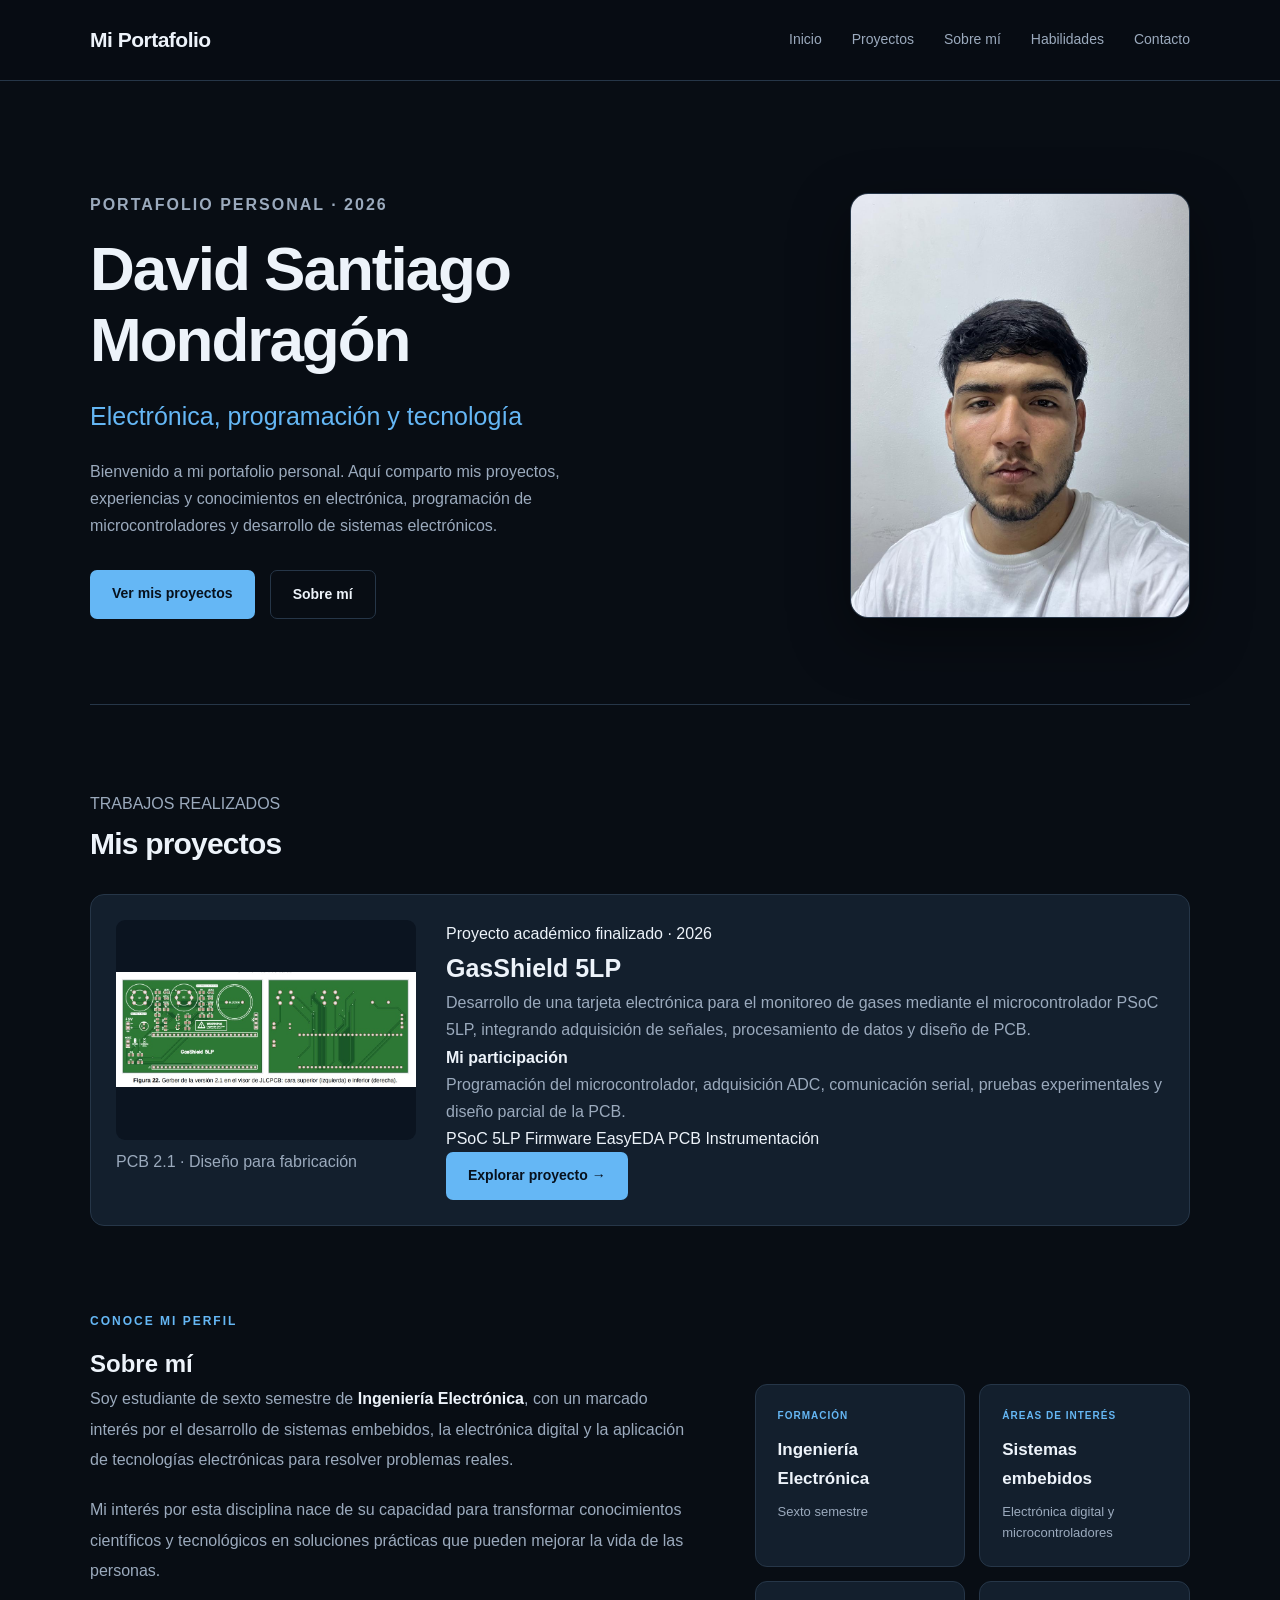
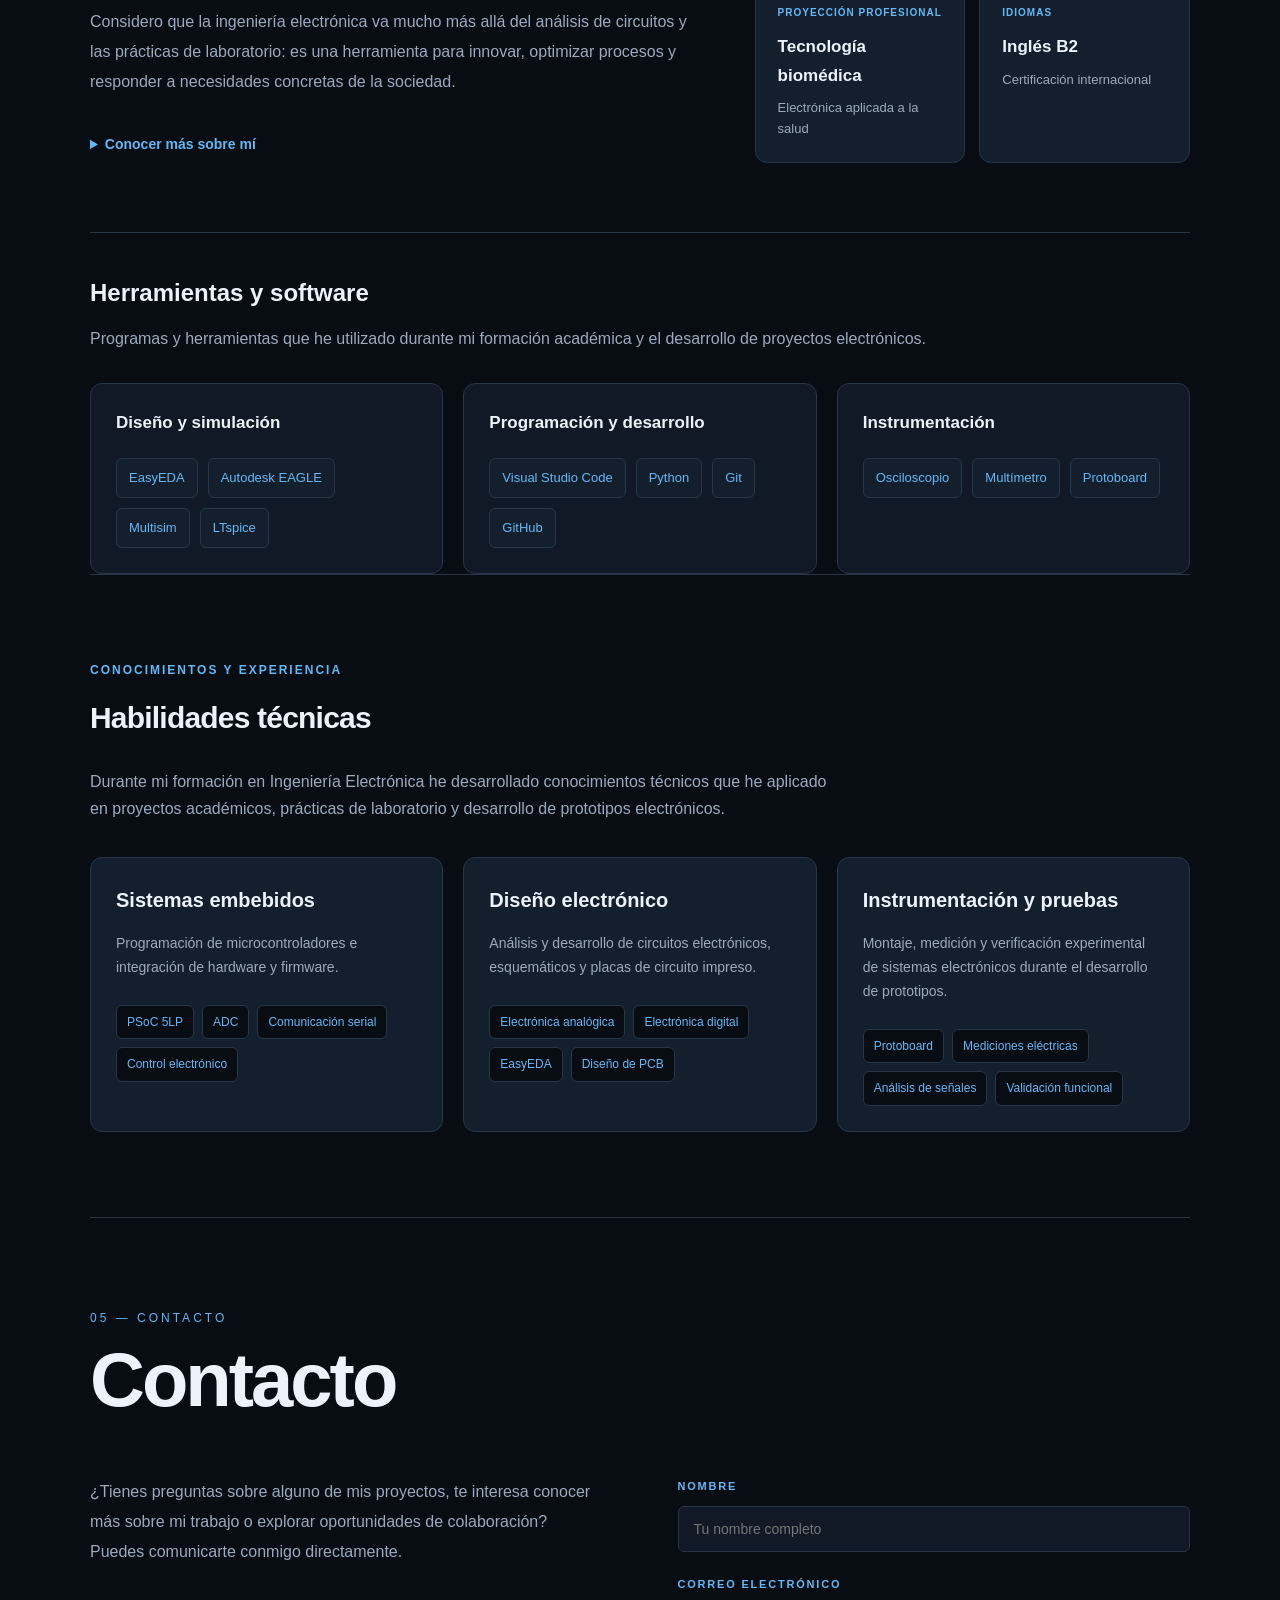
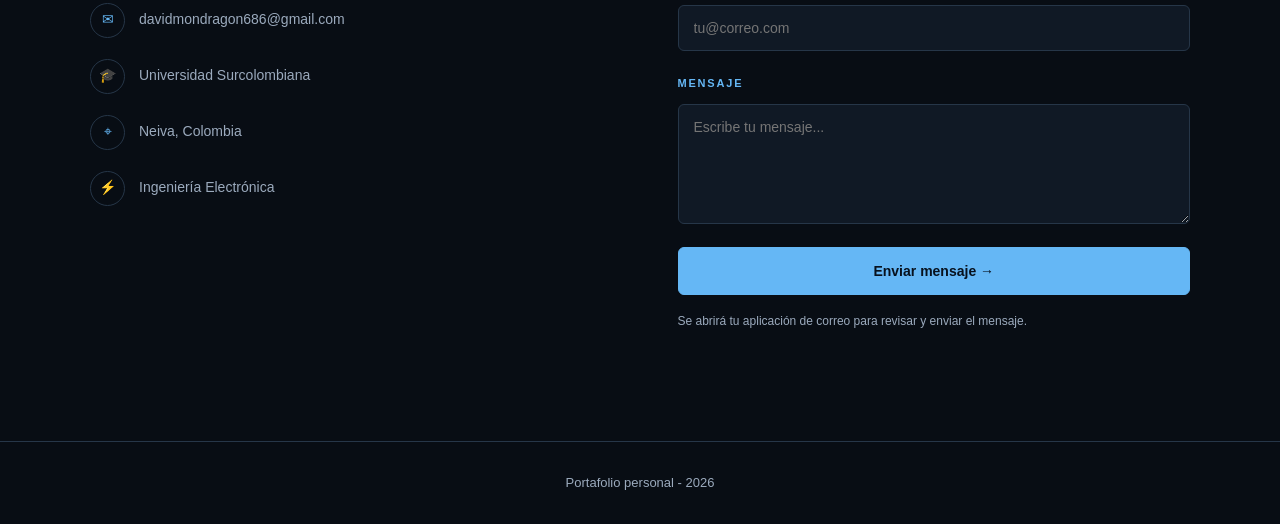
==== index.html @ 0771354f "Primera versión de mi portafolio" ====
<!DOCTYPE html>
<html lang="es">

<head>
    <meta charset="UTF-8">
    <meta name="viewport" content="width=device-width, initial-scale=1.0">
    <title>David Santiago Mondragón | Portafolio</title>
    <link rel="stylesheet" href="css/style.css">
</head>

<body>

    <!-- Menú de navegación -->
    <header>
        <nav>
            <h2>Mi Portafolio</h2>

            <a href="#inicio">Inicio</a>
            <a href="#proyectos">Proyectos</a>
            <a href="#sobre-mi">Sobre mí</a>
            <a href="#habilidades">Habilidades</a>
            <a href="#contacto">Contacto</a>
        </nav>
    </header>

    <main>

        <!-- Presentación principal -->


<section id="inicio">

    <!-- Presentación personal -->
    <div class="hero-content">

        <p class="hero-label">
            PORTAFOLIO PERSONAL · 2026
        </p>

        <h1>David Santiago<br>Mondragón</h1>

        <h2>Electrónica, programación y tecnología</h2>

        <p>
            Bienvenido a mi portafolio personal.
            Aquí comparto mis proyectos, experiencias
            y conocimientos en electrónica,
            programación de microcontroladores
            y desarrollo de sistemas electrónicos.
        </p>

        <div class="hero-buttons">

            <a href="#proyectos" class="btn btn-principal">
                Ver mis proyectos
            </a>

            <a href="#sobre-mi" class="btn btn-secundario">
                Sobre mí
            </a>

        </div>

    </div>

    <!-- Fotografía de perfil -->
    <div class="hero-photo">

        <img
            src="imagenes/perfil.jpg"
            alt="Fotografía de David Santiago Mondragón"
        >

    </div>

</section>


<!-- PROYECTOS -->
<section id="proyectos">

    <p class="section-eyebrow">TRABAJOS REALIZADOS</p>
    <h2>Mis proyectos</h2>

    <article class="project-feature">

        <div class="project-feature__visual">
            <img
                src="imagenes/gasshield/pcb-final.jpg"
                alt="Diseño de PCB del proyecto GasShield 5LP"
            >

            <p class="project-feature__caption">
                PCB 2.1 · Diseño para fabricación
            </p>
        </div>

        <div class="project-feature__content">

            <span class="project-feature__status">
                Proyecto académico finalizado · 2026
            </span>

            <h3>GasShield 5LP</h3>

            <p>
                Desarrollo de una tarjeta electrónica
                para el monitoreo de gases mediante
                el microcontrolador PSoC 5LP,
                integrando adquisición de señales,
                procesamiento de datos y diseño de PCB.
            </p>

            <div class="project-feature__role">
                <strong>Mi participación</strong>

                <p>
                    Programación del microcontrolador,
                    adquisición ADC, comunicación serial,
                    pruebas experimentales y
                    diseño parcial de la PCB.
                </p>
            </div>

            <div class="project-feature__tags">
                <span>PSoC 5LP</span>
                <span>Firmware</span>
                <span>EasyEDA</span>
                <span>PCB</span>
                <span>Instrumentación</span>
            </div>

            <a href="proyectos/gasshield.html"
               class="btn btn-principal">
                Explorar proyecto →
            </a>

        </div>

    </article>

</section>









    <p class="about-label">CONOCE MI PERFIL</p>
    <h2>Sobre mí</h2>

    <div class="about-layout">

        <div class="about-texto">

            <p>
                Soy estudiante de sexto semestre de
                <strong>Ingeniería Electrónica</strong>,
                con un marcado interés por el desarrollo
                de sistemas embebidos, la electrónica digital
                y la aplicación de tecnologías electrónicas
                para resolver problemas reales.
            </p>

            <p>
                Mi interés por esta disciplina nace de su
                capacidad para transformar conocimientos
                científicos y tecnológicos en soluciones
                prácticas que pueden mejorar la vida de
                las personas.
            </p>

            <p>
                Considero que la ingeniería electrónica
                va mucho más allá del análisis de circuitos
                y las prácticas de laboratorio: es una
                herramienta para innovar, optimizar procesos
                y responder a necesidades concretas
                de la sociedad.
            </p>

            <details class="about-more">
                <summary>Conocer más sobre mí</summary>

                <p>
                    A lo largo de mi formación académica,
                    he adquirido conocimientos en análisis
                    y diseño de circuitos electrónicos,
                    programación de microcontroladores,
                    adquisición de señales y desarrollo
                    de sistemas digitales. Asimismo, he
                    participado en proyectos que integran
                    hardware y software, fortaleciendo mi
                    experiencia en diseño de PCB, pruebas
                    experimentales y validación de prototipos.
                </p>

                <p>
                    Actualmente, uno de mis principales
                    intereses es profundizar en los
                    sistemas embebidos, especialmente
                    en la integración de componentes
                    electrónicos, sensores y microcontroladores
                    para desarrollar soluciones inteligentes
                    y funcionales.
                </p>

                <p>
                    A futuro, aspiro a orientar parte de
                    mi desarrollo profesional hacia la
                    ingeniería biomédica y las tecnologías
                    aplicadas a la salud, explorando cómo
                    la electrónica puede contribuir al
                    desarrollo de dispositivos médicos,
                    sistemas de monitoreo y herramientas
                    tecnológicas que favorezcan el
                    bienestar de las personas.
                </p>

                <p>
                    Adicionalmente, cuento con un nivel
                    B2 de inglés, respaldado por una
                    certificación internacional, lo que
                    complementa mi formación académica
                    y facilita mi acceso a documentación
                    técnica y recursos especializados.
                </p>

                <p>
                    Mi objetivo es continuar fortaleciendo
                    mis conocimientos, participar en proyectos
                    de innovación tecnológica y desarrollar
                    soluciones que generen un impacto positivo
                    más allá del entorno académico.
                </p>
            </details>

        </div>

        <div class="about-cards">

            <div class="about-card">
                <span>FORMACIÓN</span>
                <h3>Ingeniería Electrónica</h3>
                <p>Sexto semestre</p>
            </div>

            <div class="about-card">
                <span>ÁREAS DE INTERÉS</span>
                <h3>Sistemas embebidos</h3>
                <p>Electrónica digital y microcontroladores</p>
            </div>

            <div class="about-card">
                <span>PROYECCIÓN PROFESIONAL</span>
                <h3>Tecnología biomédica</h3>
                <p>Electrónica aplicada a la salud</p>
            </div>

            <div class="about-card">
                <span>IDIOMAS</span>
                <h3>Inglés B2</h3>
                <p>Certificación internacional</p>
            </div>

        </div>

    </div>

</section>

<!-- HERRAMIENTAS Y SOFTWARE -->
<div class="herramientas">

    <h3>Herramientas y software</h3>

    <p>
        Programas y herramientas que he utilizado
        durante mi formación académica y
        el desarrollo de proyectos electrónicos.
    </p>

    <div class="herramientas-grid">

        <div class="herramienta-grupo">
            <h4>Diseño y simulación</h4>

            <div class="herramienta-tags">
                <span>EasyEDA</span>
                <span>Autodesk EAGLE</span>
                <span>Multisim</span>
                <span>LTspice</span>
            </div>
        </div>

        <div class="herramienta-grupo">
            <h4>Programación y desarrollo</h4>

            <div class="herramienta-tags">
                <span>Visual Studio Code</span>
                <span>Python</span>
                <span>Git</span>
                <span>GitHub</span>
            </div>
        </div>

        <div class="herramienta-grupo">
            <h4>Instrumentación</h4>

            <div class="herramienta-tags">
                <span>Osciloscopio</span>
                <span>Multímetro</span>
                <span>Protoboard</span>
            </div>
        </div>

    </div>

</div>

        </section>

        <!-- Contacto --> 
<!-- HABILIDADES TÉCNICAS -->
<section id="habilidades">

    <p class="skills-label">CONOCIMIENTOS Y EXPERIENCIA</p>

    <h2>Habilidades técnicas</h2>

    <p class="skills-intro">
        Durante mi formación en Ingeniería Electrónica
        he desarrollado conocimientos técnicos que
        he aplicado en proyectos académicos,
        prácticas de laboratorio y desarrollo
        de prototipos electrónicos.
    </p>

    <div class="skills-grid">

        <!-- SISTEMAS EMBEBIDOS -->
        <article class="skill-card">

            <h3>Sistemas embebidos</h3>

            <p>
                Programación de microcontroladores
                e integración de hardware y firmware.
            </p>

            <div class="skill-tags">
                <span>PSoC 5LP</span>
                <span>ADC</span>
                <span>Comunicación serial</span>
                <span>Control electrónico</span>
            </div>

        </article>

        <!-- DISEÑO ELECTRÓNICO -->
        <article class="skill-card">

            <h3>Diseño electrónico</h3>

            <p>
                Análisis y desarrollo de circuitos
                electrónicos, esquemáticos y
                placas de circuito impreso.
            </p>

            <div class="skill-tags">
                <span>Electrónica analógica</span>
                <span>Electrónica digital</span>
                <span>EasyEDA</span>
                <span>Diseño de PCB</span>
            </div>

        </article>

        <!-- INSTRUMENTACIÓN -->
        <article class="skill-card">

            <h3>Instrumentación y pruebas</h3>

            <p>
                Montaje, medición y verificación
                experimental de sistemas electrónicos
                durante el desarrollo de prototipos.
            </p>

            <div class="skill-tags">
                <span>Protoboard</span>
                <span>Mediciones eléctricas</span>
                <span>Análisis de señales</span>
                <span>Validación funcional</span>
            </div>

        </article>

    </div>

</section>
<!-- CONTACTO -->
<section id="contacto">

    <p class="contacto-etiqueta">
        05 — CONTACTO
    </p>

    <h2>Contacto</h2>

    <div class="contacto-layout">

        <!-- INFORMACIÓN -->
        <div class="contacto-info">

            <p class="contacto-intro">
                ¿Tienes preguntas sobre alguno de
                mis proyectos, te interesa conocer
                más sobre mi trabajo o explorar
                oportunidades de colaboración?

                Puedes comunicarte conmigo
                directamente.
            </p>

            <div class="contacto-dato">
                <span class="contacto-icono">✉</span>
                <a href="mailto:davidmondragon686@gmail.com">
                    davidmondragon686@gmail.com
                </a>
            </div>

            <div class="contacto-dato">
                <span class="contacto-icono">🎓</span>
                <span>
                    Universidad Surcolombiana
                </span>
            </div>

            <div class="contacto-dato">
                <span class="contacto-icono">⌖</span>
                <span>
                    Neiva, Colombia
                </span>
            </div>

            <div class="contacto-dato">
                <span class="contacto-icono">⚡</span>
                <span>
                    Ingeniería Electrónica
                </span>
            </div>

        </div>

        <!-- FORMULARIO -->
        <form class="contacto-formulario"
              id="form-contacto">

            <label for="nombre-contacto">
                NOMBRE
            </label>

            <input
                type="text"
                id="nombre-contacto"
                name="nombre"
                placeholder="Tu nombre completo"
                autocomplete="name"
                required
            >

            <label for="correo-contacto">
                CORREO ELECTRÓNICO
            </label>

            <input
                type="email"
                id="correo-contacto"
                name="correo"
                placeholder="tu@correo.com"
                autocomplete="email"
                required
            >

            <label for="mensaje-contacto">
                MENSAJE
            </label>

            <textarea
                id="mensaje-contacto"
                name="mensaje"
                rows="5"
                placeholder="Escribe tu mensaje..."
                required
            ></textarea>

            <button type="submit">
                Enviar mensaje →
            </button>

            <p class="contacto-nota">
                Se abrirá tu aplicación de correo
                para revisar y enviar el mensaje.
            </p>

        </form>

    </div>

</section>

    </main>

    <footer>
        <p>Portafolio personal - 2026</p>
    </footer>


<script>
    const formulario = document.getElementById("form-contacto");

    formulario.addEventListener("submit", function(event) {
        event.preventDefault();

        // Reemplazar por tu correo real
        const destino = "davidmondragon686@gmail.com";

        const nombre = document.getElementById("nombre-contacto").value;
        const correo = document.getElementById("correo-contacto").value;
        const mensaje = document.getElementById("mensaje-contacto").value;

        const asunto = encodeURIComponent(
            "Mensaje desde mi portafolio - " + nombre
        );

        const contenido = encodeURIComponent(
            "Nombre: " + nombre + "\n" +
            "Correo: " + correo + "\n\n" +
            "Mensaje:\n" + mensaje
        );

        window.location.href =
            "mailto:" + destino +
            "?subject=" + asunto +
            "&body=" + contenido;
    });
</script>





</body>
</html>
---- css/style.css ----
/* ========================================
   PORTAFOLIO PERSONAL
   David Santiago Mondragón
======================================== */

/* Colores y configuración general */

:root {
    --fondo: #080d14;
    --fondo-secundario: #101925;
    --tarjeta: #131f2d;
    --texto: #edf3fa;
    --texto-secundario: #9baabd;
    --azul: #65b7f5;
    --borde: #263648;
}

* {
    margin: 0;
    padding: 0;
    box-sizing: border-box;
}

html {
    scroll-behavior: smooth;
}

body {
    background-color: var(--fondo);
    color: var(--texto);
    font-family: "Segoe UI", Arial, sans-serif;
    line-height: 1.7;
}

a {
    color: inherit;
    text-decoration: none;
}

img {
    max-width: 100%;
}

/* ========================================
   MENÚ DE NAVEGACIÓN
======================================== */

header {
    background: rgba(8, 13, 20, 0.96);
    border-bottom: 1px solid var(--borde);
    position: sticky;
    top: 0;
    z-index: 100;
}

nav {
    max-width: 1150px;
    margin: auto;
    padding: 22px 25px;

    display: flex;
    align-items: center;
    gap: 30px;
}

nav h2 {
    margin-right: auto;
    color: var(--texto);
    font-size: 21px;
    letter-spacing: -0.5px;
}

nav a {
    font-size: 14px;
    font-weight: 500;
    color: var(--texto-secundario);
    transition: color 0.3s;
}

nav a:hover {
    color: var(--azul);
}

/* ========================================
   CONTENIDO GENERAL
======================================== */

main {
    max-width: 1150px;
    margin: auto;
    padding: 0 25px;
}

section {
    padding: 85px 0;
    scroll-margin-top: 75px;
}

section > h2 {
    font-size: 30px;
    margin-bottom: 25px;
    letter-spacing: -0.8px;
}

section > p {
    color: var(--texto-secundario);
    max-width: 800px;
}

/* ========================================
   PORTADA PRINCIPAL
======================================== */

#inicio {
    min-height: 570px;

    display: grid;
    grid-template-columns: 1.4fr 1fr;
    align-items: center;
    gap: 70px;

    position: relative;
}

/* Texto de presentación */

.hero-content {
    position: relative;
    z-index: 1;
}

.hero-label {
    color: var(--azul);
    font-size: 13px;
    font-weight: 600;
    letter-spacing: 2px;
    text-transform: uppercase;
    margin-bottom: 15px;
}

#inicio h1 {
    font-size: clamp(38px, 5vw, 62px);
    font-weight: 750;
    line-height: 1.15;
    letter-spacing: -2px;
    margin-bottom: 20px;
}

#inicio h2 {
    color: var(--azul);
    font-size: clamp(19px, 2.5vw, 25px);
    font-weight: 500;
    margin-bottom: 20px;
}

#inicio p {
    color: var(--texto-secundario);
    font-size: 16px;
    max-width: 560px;
}

/* Botones */

.hero-buttons {
    display: flex;
    gap: 15px;
    margin-top: 30px;
    flex-wrap: wrap;
}

.btn {
    display: inline-block;
    padding: 12px 22px;
    border-radius: 7px;
    font-size: 14px;
    font-weight: 600;
    transition: all 0.25s;
}

.btn-principal {
    background: var(--azul);
    color: #07111d;
}

.btn-principal:hover {
    background: #91cfff;
    transform: translateY(-2px);
}

.btn-secundario {
    border: 1px solid var(--borde);
    color: var(--texto);
}

.btn-secundario:hover {
    border-color: var(--azul);
    color: var(--azul);
}

/* Fotografía personal */

.hero-photo {
    width: 100%;
    max-width: 340px;
    justify-self: center;
    position: relative;
}

.hero-photo img {
    display: block;
    width: 100%;
    aspect-ratio: 4 / 5;
    object-fit: cover;

    border-radius: 18px;
    border: 1px solid var(--borde);

    box-shadow: 0 20px 60px rgba(0, 0, 0, 0.4);
}

/* Detalle detrás de la fotografía */

.hero-photo::before {
    content: "";
    position: absolute;
    width: 85%;
    height: 85%;
    top: 28px;
    left: 28px;
    border: 2px solid var(--azul);
    border-radius: 18px;
    opacity: 0.35;
    z-index: -1;
}

/* ========================================
   PROYECTOS
======================================== */

#proyectos {
    border-top: 1px solid var(--borde);
}

#proyectos article {
    background: var(--tarjeta);
    border: 1px solid var(--borde);
    border-radius: 14px;
    padding: 25px;

    display: grid;
    grid-template-columns: 300px 1fr;
    gap: 12px 30px;

    transition: transform 0.3s, border-color 0.3s;
}

#proyectos article:hover {
    transform: translateY(-4px);
    border-color: var(--azul);
}

#proyectos article img {
    width: 100%;
    height: 220px;
    object-fit: contain;
    background: #0b1420;
    border-radius: 9px;
    grid-row: span 2;
}

#proyectos article h3 {
    font-size: 25px;
    align-self: end;
}

#proyectos article p {
    color: var(--texto-secundario);
    align-self: start;
}

/* ========================================
   SOBRE MÍ
======================================== */

#sobre-mi {
    border-top: 1px solid var(--borde);
}

#sobre-mi p {
    font-size: 16px;
}

/* ========================================
   CONTACTO
======================================== */

#contacto {
    border-top: 1px solid var(--borde);
}

/* ========================================
   PIE DE PÁGINA
======================================== */

footer {
    padding: 30px 25px;
    border-top: 1px solid var(--borde);
    text-align: center;
    color: var(--texto-secundario);
    font-size: 13px;
}

/* ========================================
   DISEÑO PARA CELULARES
======================================== */

@media (max-width: 768px) {

    nav {
        flex-wrap: wrap;
        gap: 15px;
        padding: 18px;
    }

    nav h2 {
        width: 100%;
    }

    nav a {
        font-size: 13px;
    }

    main {
        padding: 0 20px;
    }

    section {
        padding: 60px 0;
    }

    #inicio {
        grid-template-columns: 1fr;
        gap: 40px;
        min-height: auto;
    }

    #inicio h1 {
        letter-spacing: -1px;
    }

    .hero-photo {
        max-width: 260px;
    }

    #proyectos article {
        grid-template-columns: 1fr;
    }

    #proyectos article img {
        grid-row: auto;
        height: auto;
        max-height: 250px;
    }

    #proyectos article h3 {
        font-size: 22px;
    }
}

/* AJUSTES DE LA PORTADA EN COMPUTADOR */

@media (min-width: 769px) {

    #inicio {
        width: 100%;
        grid-template-columns: minmax(0, 1.4fr) minmax(280px, 1fr);
        gap: 60px;
        padding-top: 110px;
    }

    .hero-content {
        width: 100%;
        min-width: 0;
    }

    .hero-photo {
        width: 100%;
        max-width: 340px;
        justify-self: end;
    }

    .hero-photo img {
        width: 100%;
    }

}


/* =====================================
   SECCIÓN SOBRE MÍ
===================================== */

.about-label {
    color: var(--azul) !important;
    font-size: 12px !important;
    font-weight: 600;
    letter-spacing: 2px;
    margin-bottom: 12px;
}

.about-layout {
    display: grid;
    grid-template-columns: minmax(0, 1.4fr) minmax(0, 1fr);
    gap: 55px;
    align-items: start;
}

.about-texto p {
    color: var(--texto-secundario);
    margin-bottom: 20px;
    line-height: 1.9;
    text-align: left;
}

.about-texto strong {
    color: var(--texto);
}

/* Información desplegable */

.about-more {
    margin-top: 25px;
}

.about-more summary {
    color: var(--azul);
    cursor: pointer;
    font-weight: 600;
    font-size: 14px;
    padding: 10px 0;
}

.about-more[open] summary {
    margin-bottom: 20px;
}

/* Tarjetas de información */

.about-cards {
    display: grid;
    grid-template-columns: 1fr 1fr;
    gap: 14px;
}

.about-card {
    background: var(--tarjeta);
    border: 1px solid var(--borde);
    border-radius: 12px;
    padding: 22px;
    transition: border-color 0.3s, transform 0.3s;
}

.about-card:hover {
    border-color: var(--azul);
    transform: translateY(-3px);
}

.about-card span {
    display: block;
    font-size: 10px;
    color: var(--azul);
    font-weight: 700;
    letter-spacing: 1px;
    margin-bottom: 12px;
}

.about-card h3 {
    font-size: 17px;
    margin-bottom: 8px;
}

.about-card p {
    font-size: 13px !important;
    color: var(--texto-secundario);
    line-height: 1.6;
}

/* Adaptación a celulares */

@media (max-width: 900px) {

    .about-layout {
        grid-template-columns: 1fr;
        gap: 30px;
    }

}

@media (max-width: 480px) {

    .about-cards {
        grid-template-columns: 1fr;
    }

}
/* Evitar que el menú tape las secciones */

html {
    scroll-padding-top: 110px;
}

section {
    scroll-margin-top: 110px;
}


/* =====================================
   HABILIDADES TÉCNICAS
===================================== */

#habilidades {
    border-top: 1px solid var(--borde);
}

.skills-label {
    color: var(--azul) !important;
    font-size: 12px !important;
    font-weight: 600;
    letter-spacing: 2px;
    margin-bottom: 12px;
}

.skills-intro {
    color: var(--texto-secundario);
    max-width: 750px;
    margin-bottom: 35px;
}

.skills-grid {
    display: grid;
    grid-template-columns: repeat(3, minmax(0, 1fr));
    gap: 20px;
}

.skill-card {
    background: var(--tarjeta);
    border: 1px solid var(--borde);
    border-radius: 12px;
    padding: 25px;
    transition: transform 0.3s, border-color 0.3s;
}

.skill-card:hover {
    transform: translateY(-4px);
    border-color: var(--azul);
}

.skill-card h3 {
    font-size: 20px;
    margin-bottom: 15px;
    color: var(--texto);
}

.skill-card p {
    color: var(--texto-secundario);
    font-size: 14px;
    margin-bottom: 25px;
    line-height: 1.7;
}

/* Etiquetas de tecnologías */

.skill-tags {
    display: flex;
    flex-wrap: wrap;
    gap: 8px;
}

.skill-tags span {
    background: var(--fondo);
    color: var(--azul);
    border: 1px solid var(--borde);
    border-radius: 6px;
    padding: 6px 10px;
    font-size: 12px;
}

/* Adaptación a pantallas pequeñas */

@media (max-width: 900px) {
    .skills-grid {
        grid-template-columns: 1fr;
    }
}



/* HERRAMIENTAS Y SOFTWARE */

.herramientas {
    margin-top: 65px;
    padding-top: 40px;
    border-top: 1px solid var(--borde);
}

.herramientas h3 {
    font-size: 24px;
    margin-bottom: 12px;
}

.herramientas > p {
    color: var(--texto-secundario);
    margin-bottom: 30px;
}

.herramientas-grid {
    display: grid;
    grid-template-columns: repeat(3, minmax(0, 1fr));
    gap: 20px;
}

.herramienta-grupo {
    background: var(--fondo-secundario);
    border: 1px solid var(--borde);
    border-radius: 12px;
    padding: 25px;
}

.herramienta-grupo h4 {
    color: var(--texto);
    font-size: 17px;
    margin-bottom: 20px;
}

.herramienta-tags {
    display: flex;
    flex-wrap: wrap;
    gap: 10px;
}

.herramienta-tags span {
    background: var(--tarjeta);
    border: 1px solid var(--borde);
    color: var(--azul);
    padding: 8px 12px;
    border-radius: 6px;
    font-size: 13px;
}

@media (max-width: 900px) {
    .herramientas-grid {
        grid-template-columns: 1fr;
    }
}

/* ==================================
   CONTACTO
================================== */

#contacto {
    padding: 90px 0 110px;
    border-top: 1px solid var(--borde);
}

.contacto-etiqueta {
    font-size: 12px;
    letter-spacing: 3px;
    color: var(--azul) !important;
    margin-bottom: 10px;
}

#contacto > h2 {
    font-size: clamp(48px, 6vw, 76px);
    line-height: 1.1;
    letter-spacing: -3px;
    margin-bottom: 55px;
}

.contacto-layout {
    display: grid;
    grid-template-columns: minmax(0, 1fr) minmax(0, 1fr);
    gap: 75px;
    align-items: start;
}

/* Información de contacto */

.contacto-intro {
    color: var(--texto-secundario);
    font-size: 16px;
    line-height: 1.9;
    margin-bottom: 35px;
}

.contacto-dato {
    display: flex;
    align-items: center;
    gap: 14px;
    margin-bottom: 21px;
    color: var(--texto-secundario);
    font-size: 14px;
}

.contacto-dato a {
    overflow-wrap: anywhere;
}

.contacto-dato a:hover {
    color: var(--azul);
}

.contacto-icono {
    width: 35px;
    height: 35px;
    flex-shrink: 0;
    border: 1px solid var(--borde);
    border-radius: 50%;
    display: flex;
    justify-content: center;
    align-items: center;
    color: var(--azul);
}

/* Formulario */

.contacto-formulario {
    display: flex;
    flex-direction: column;
    gap: 11px;
}

.contacto-formulario label {
    color: var(--azul);
    font-size: 11px;
    letter-spacing: 1.8px;
    font-weight: 600;
}

.contacto-formulario input,
.contacto-formulario textarea {
    width: 100%;
    padding: 14px 15px;
    border-radius: 6px;
    border: 1px solid var(--borde);
    background: var(--fondo-secundario);
    color: var(--texto);
    font-family: inherit;
    font-size: 14px;
    outline: none;
    margin-bottom: 12px;
}

.contacto-formulario textarea {
    resize: vertical;
    min-height: 120px;
}

.contacto-formulario input:focus,
.contacto-formulario textarea:focus {
    border-color: var(--azul);
}

.contacto-formulario button {
    background: var(--azul);
    border: 1px solid var(--azul);
    color: #07111d;
    border-radius: 6px;
    padding: 15px;
    font-size: 14px;
    font-weight: 600;
    cursor: pointer;
    transition: 0.3s;
}

.contacto-formulario button:hover {
    background: #91cfff;
}

#contacto .contacto-nota {
    font-size: 12px;
    color: var(--texto-secundario);
    margin-top: 5px;
}

/* Celulares */

@media (max-width: 768px) {

    .contacto-layout {
        grid-template-columns: 1fr;
        gap: 40px;
    }

    #contacto {
        padding: 65px 0;
    }

    #contacto > h2 {
        margin-bottom: 35px;
        letter-spacing: -1px;
    }
}
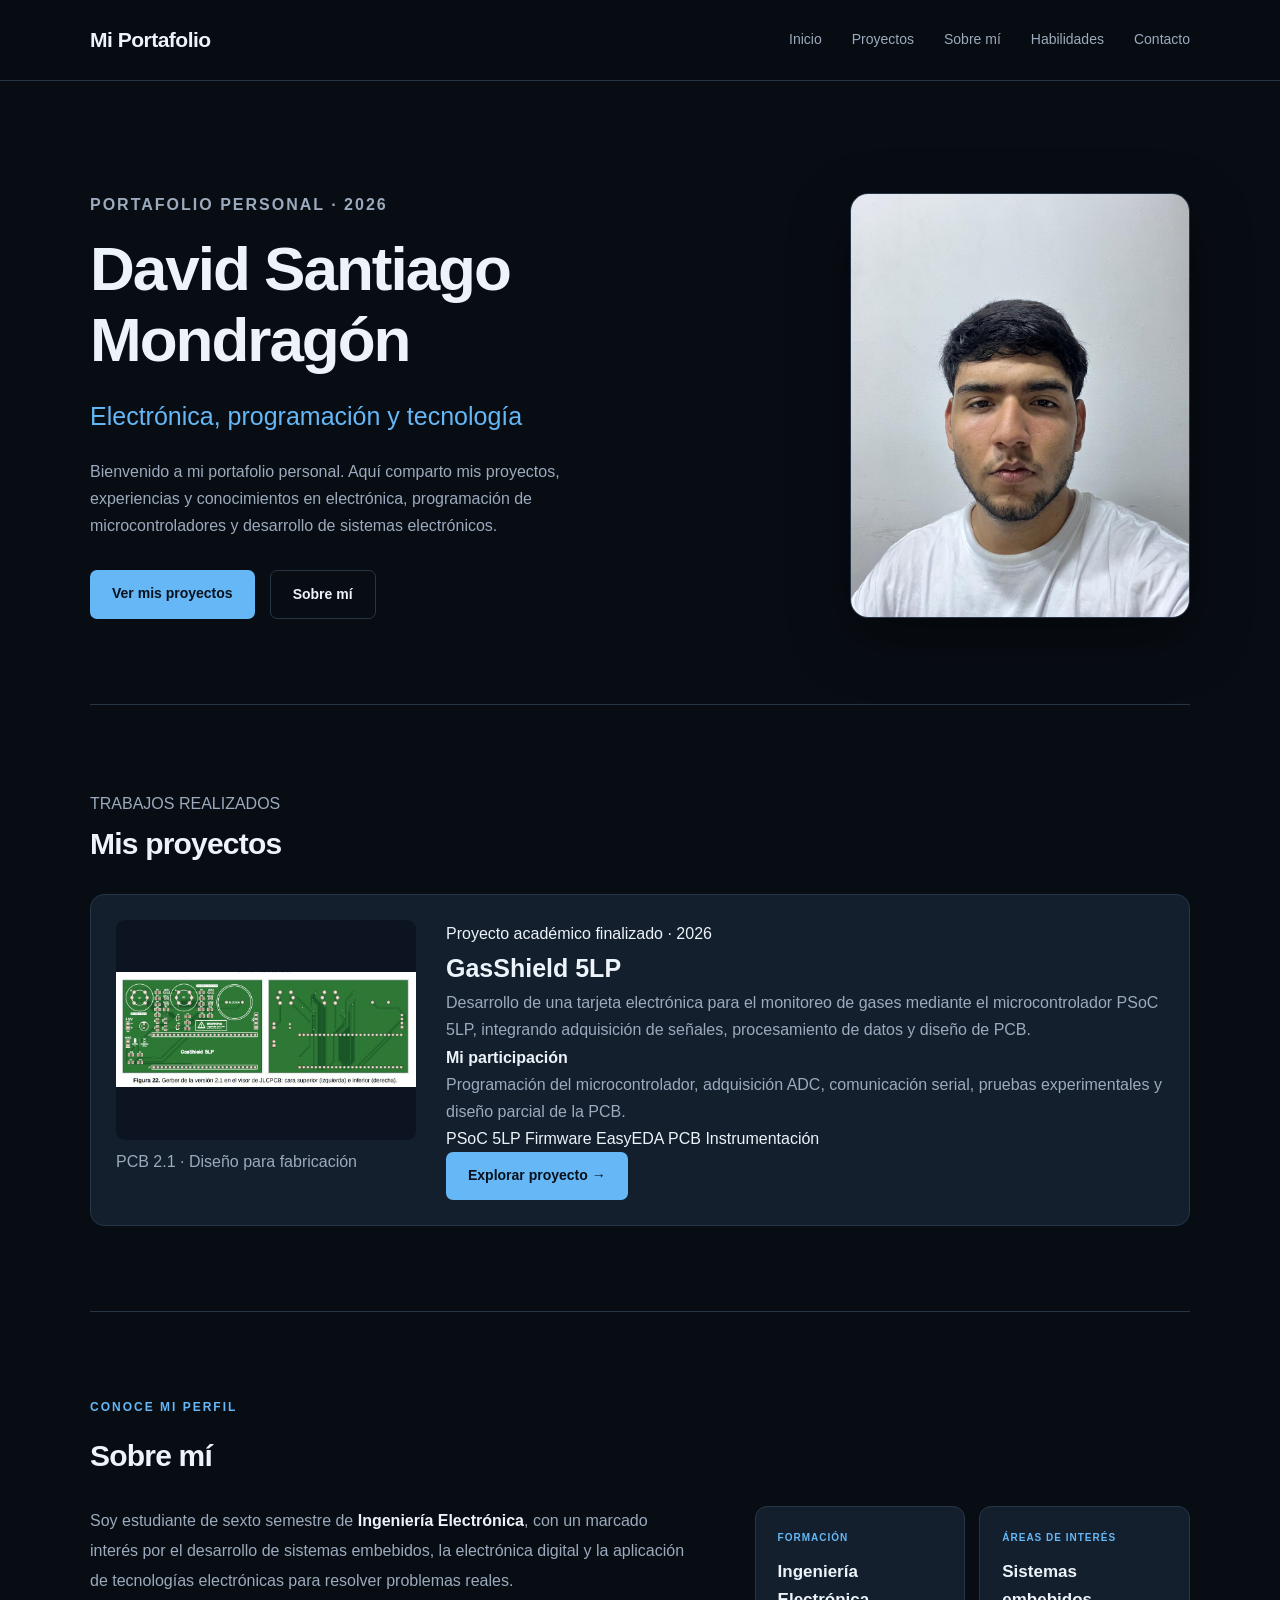
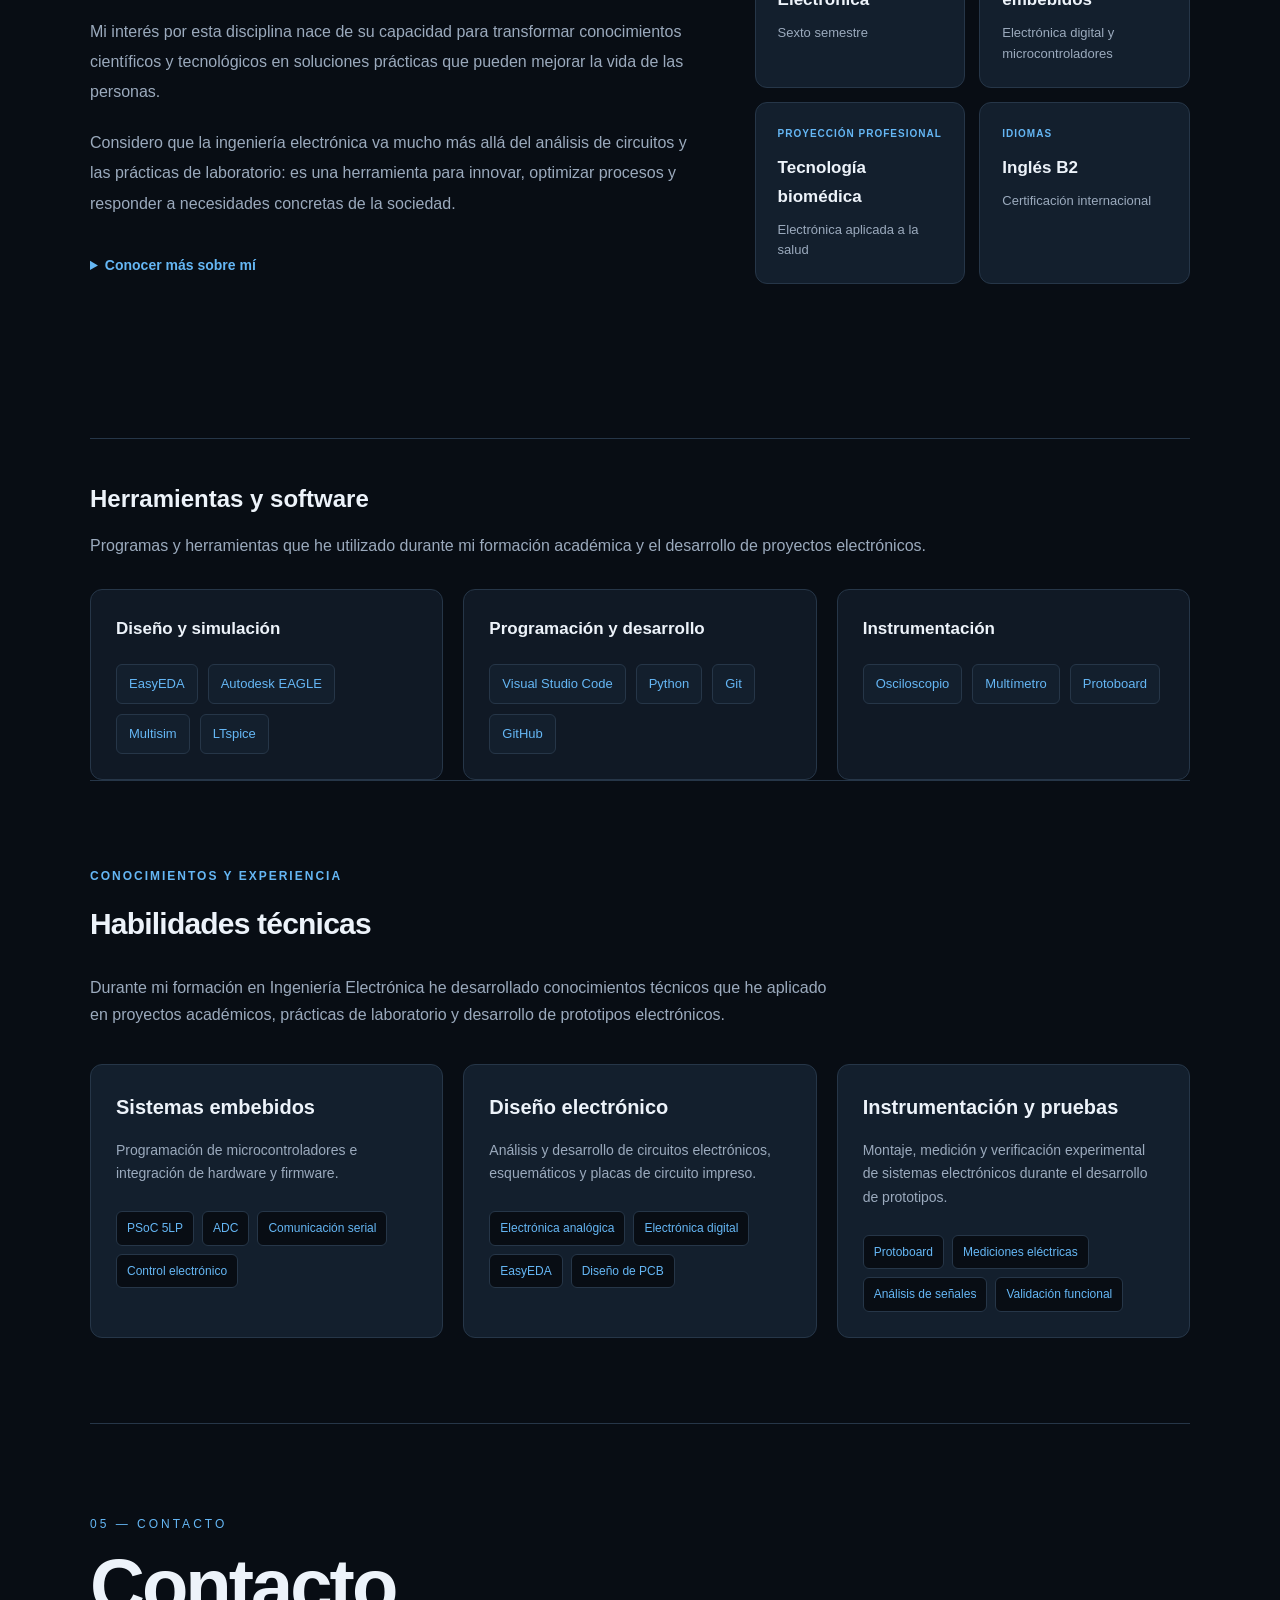
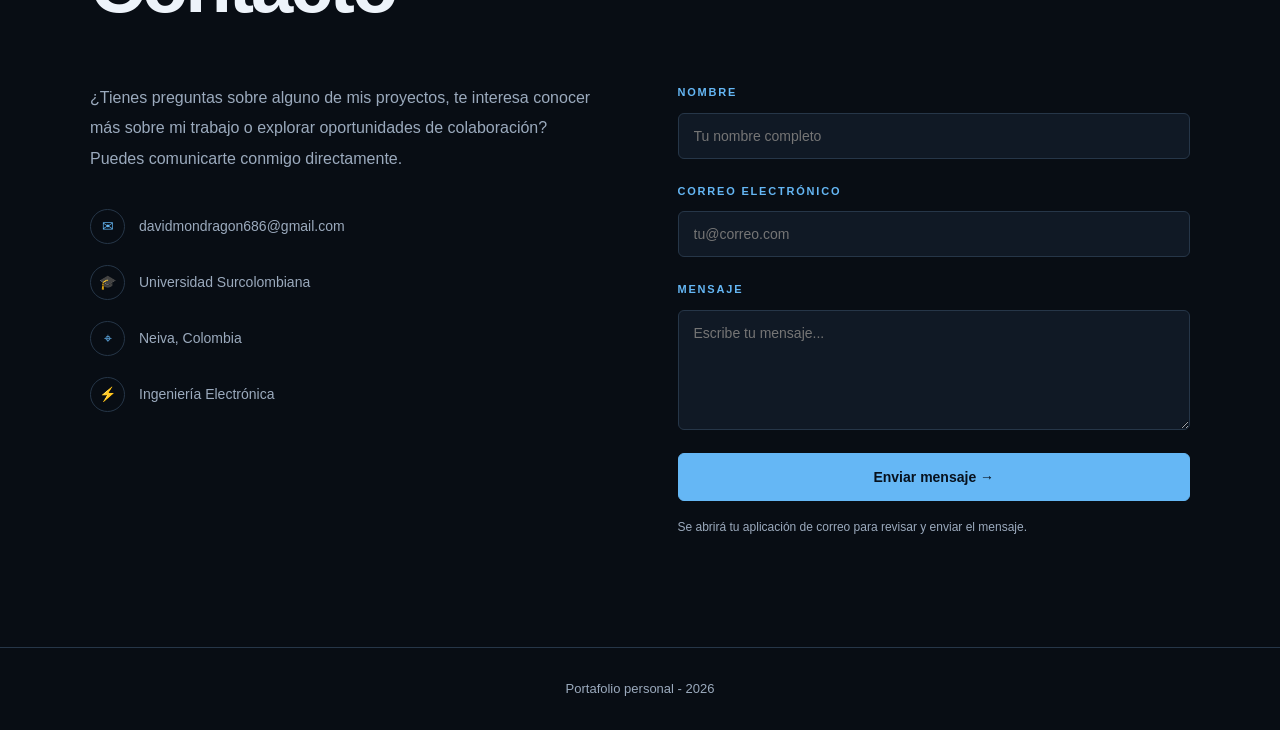
==== commit 97514099: "Corrección del enlace Sobre mí" ====
--- a/index.html
+++ b/index.html
@@ -149,7 +149,7 @@
 
 
 
-
+<section id="sobre-mi">
     <p class="about-label">CONOCE MI PERFIL</p>
     <h2>Sobre mí</h2>
 
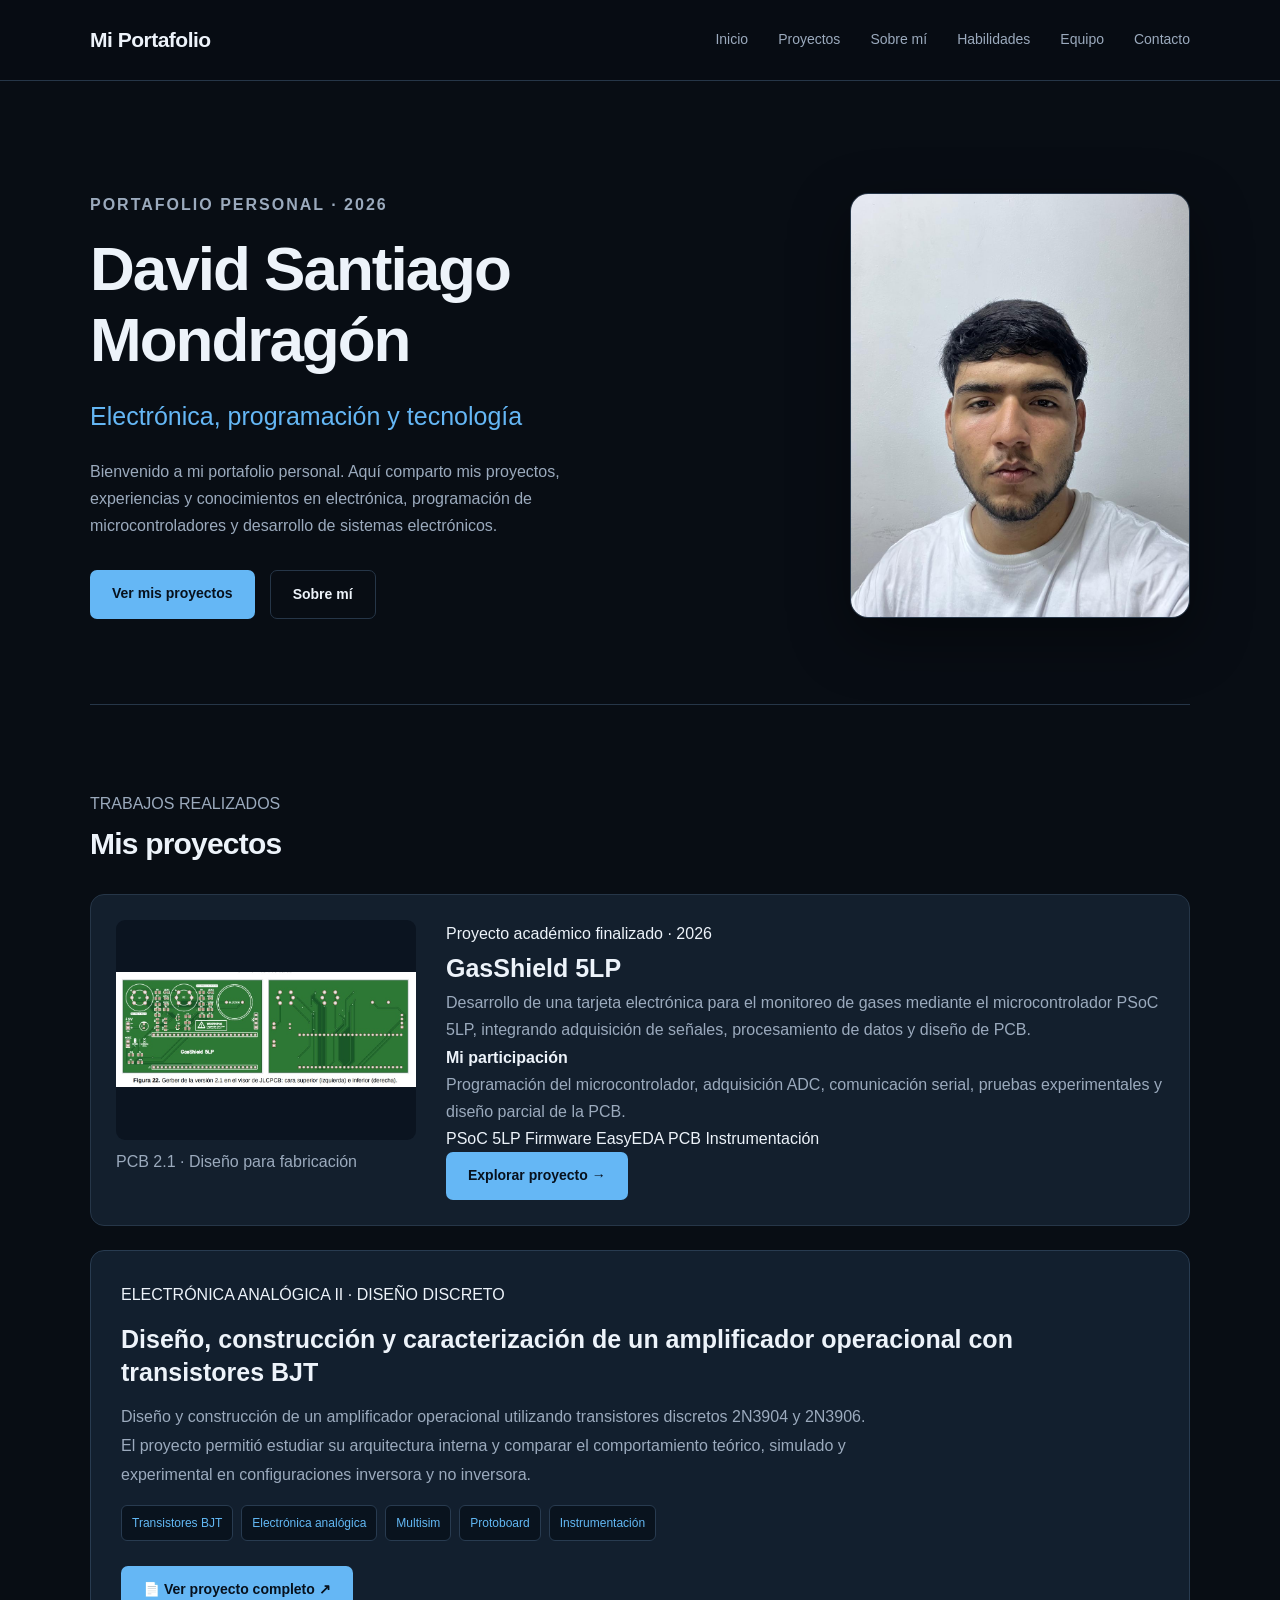
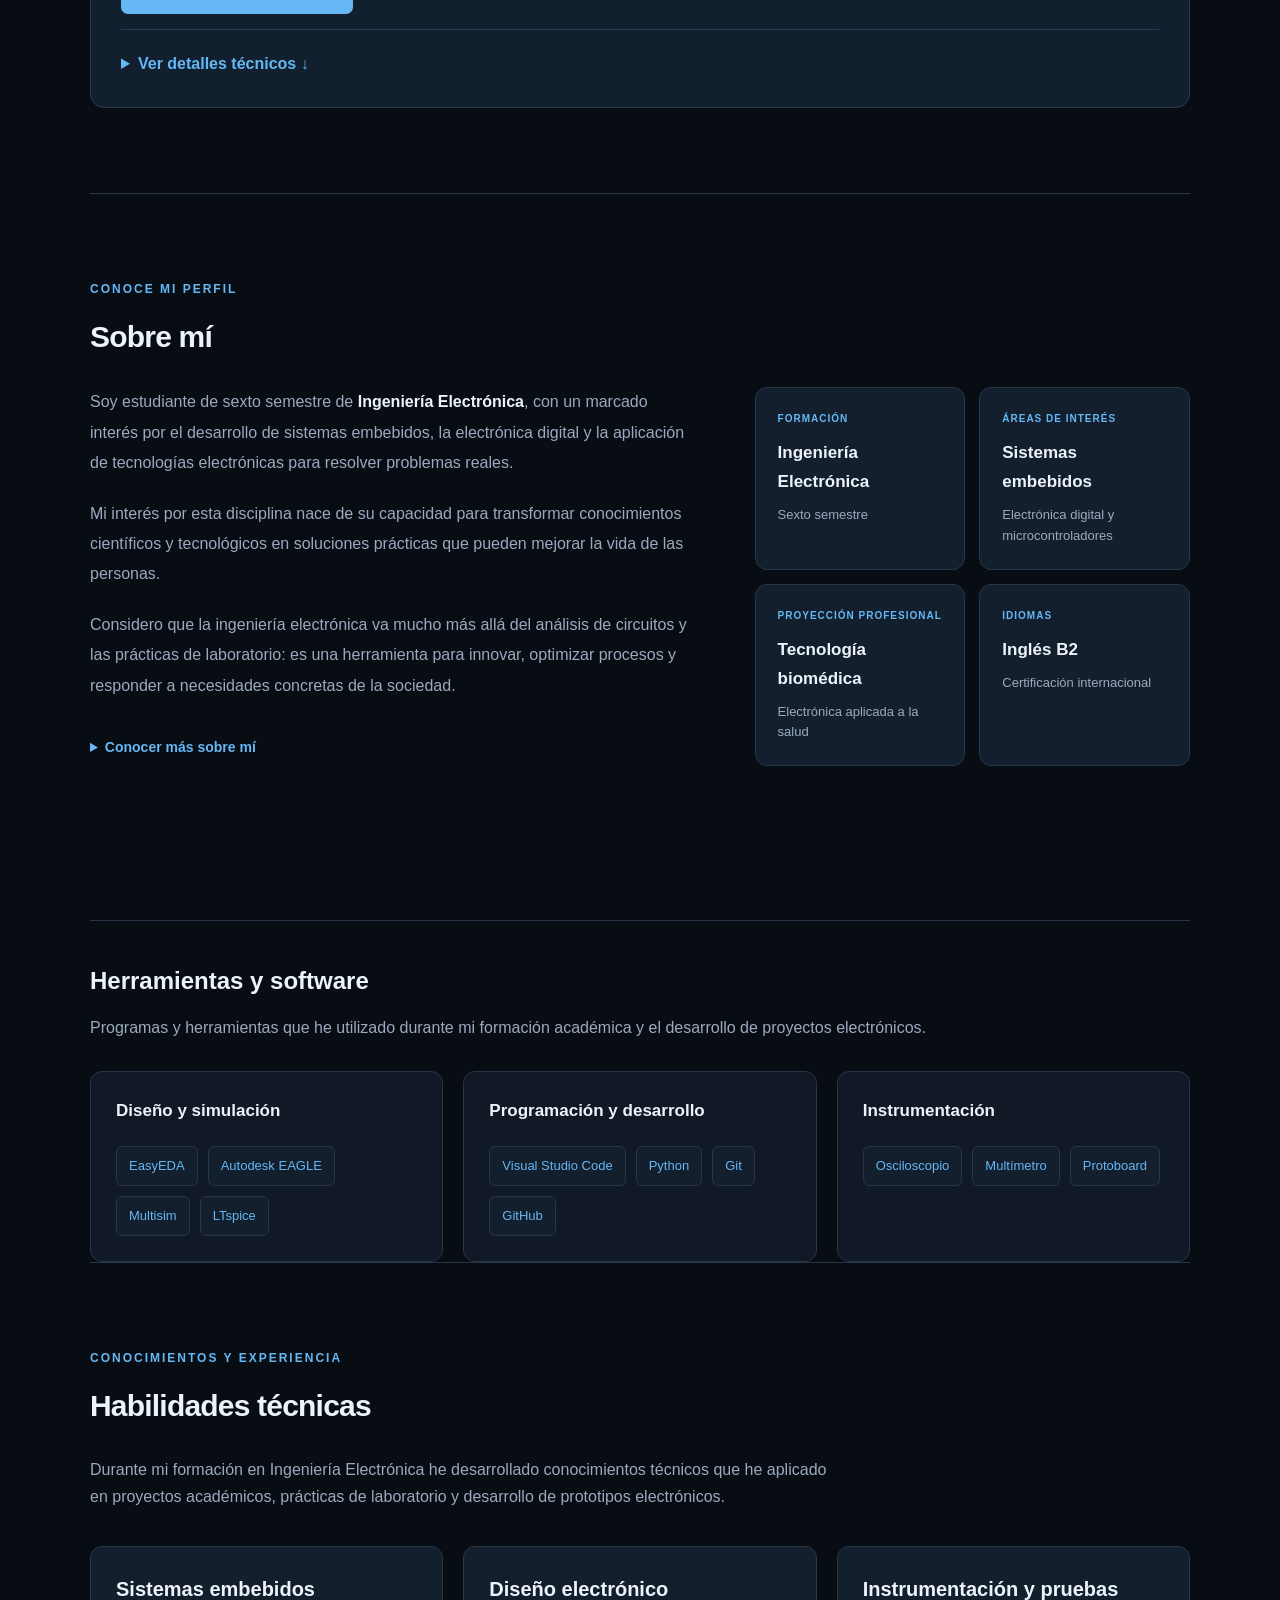
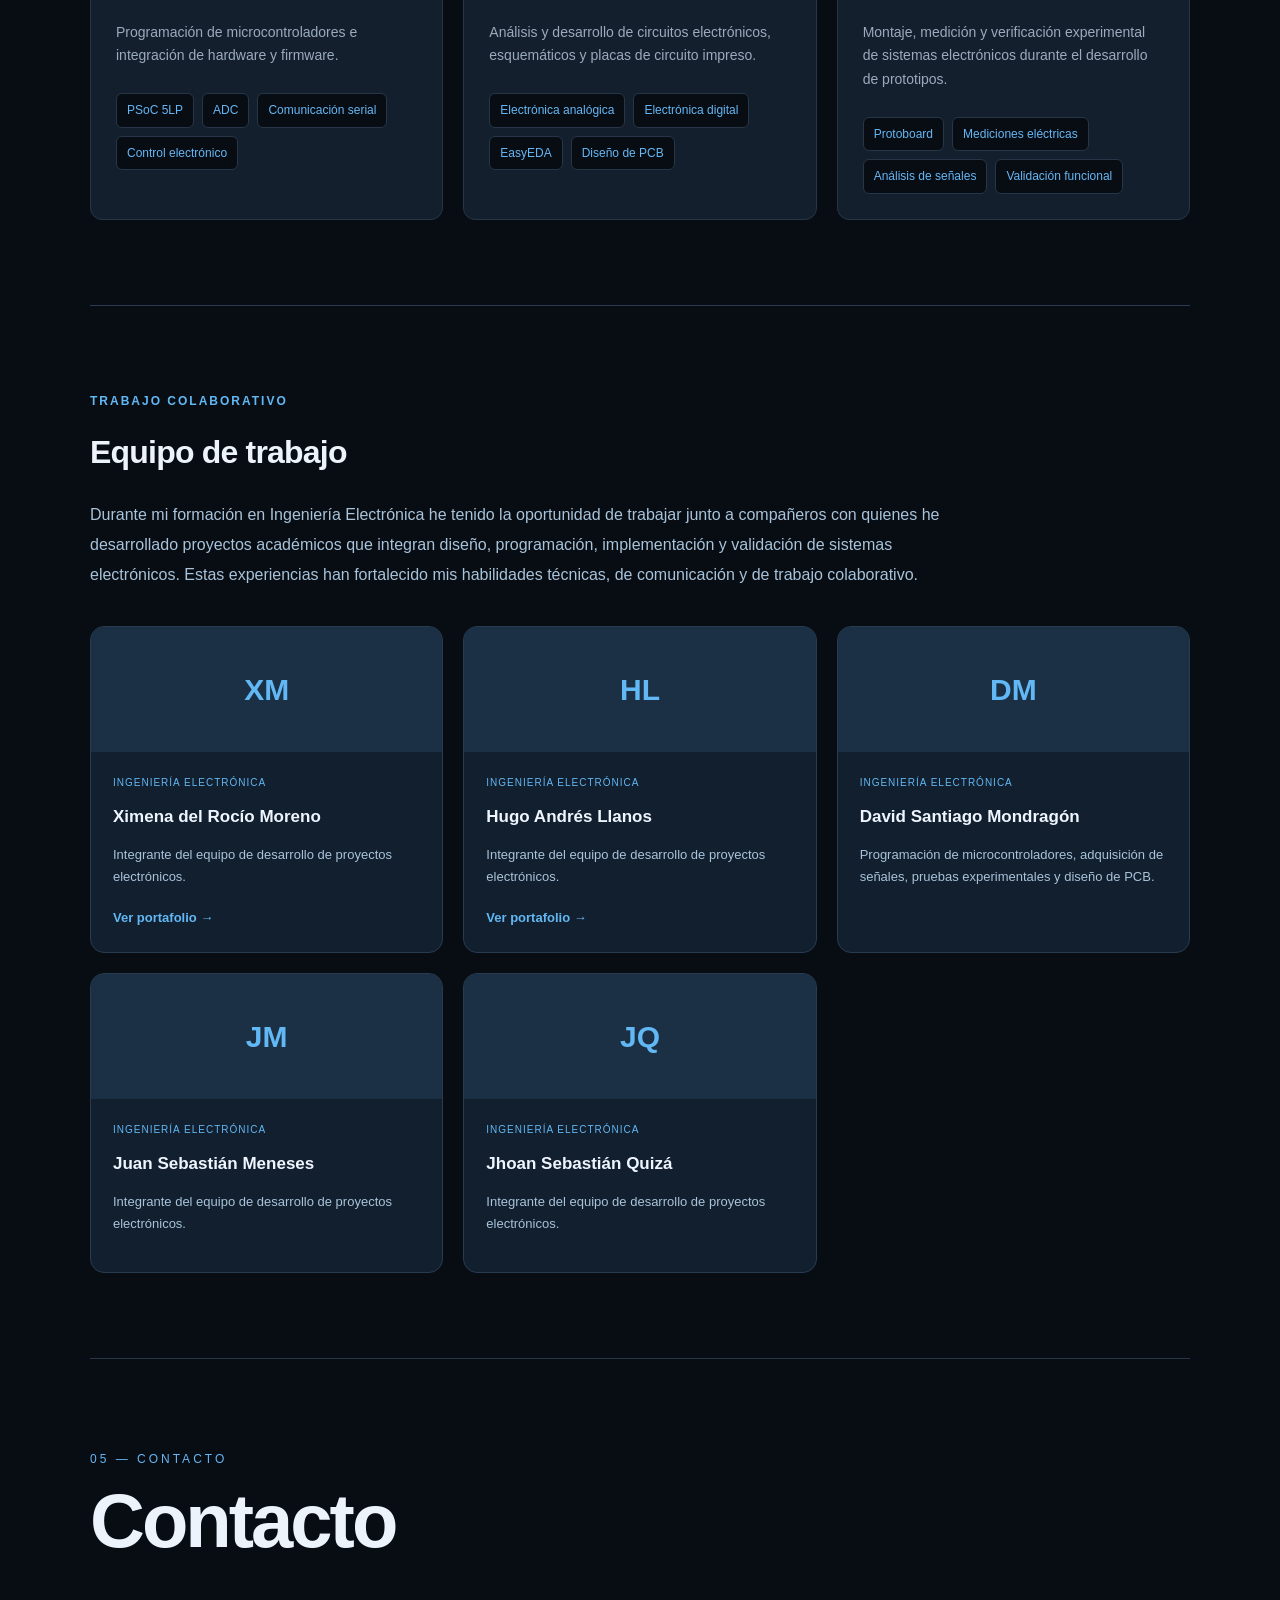
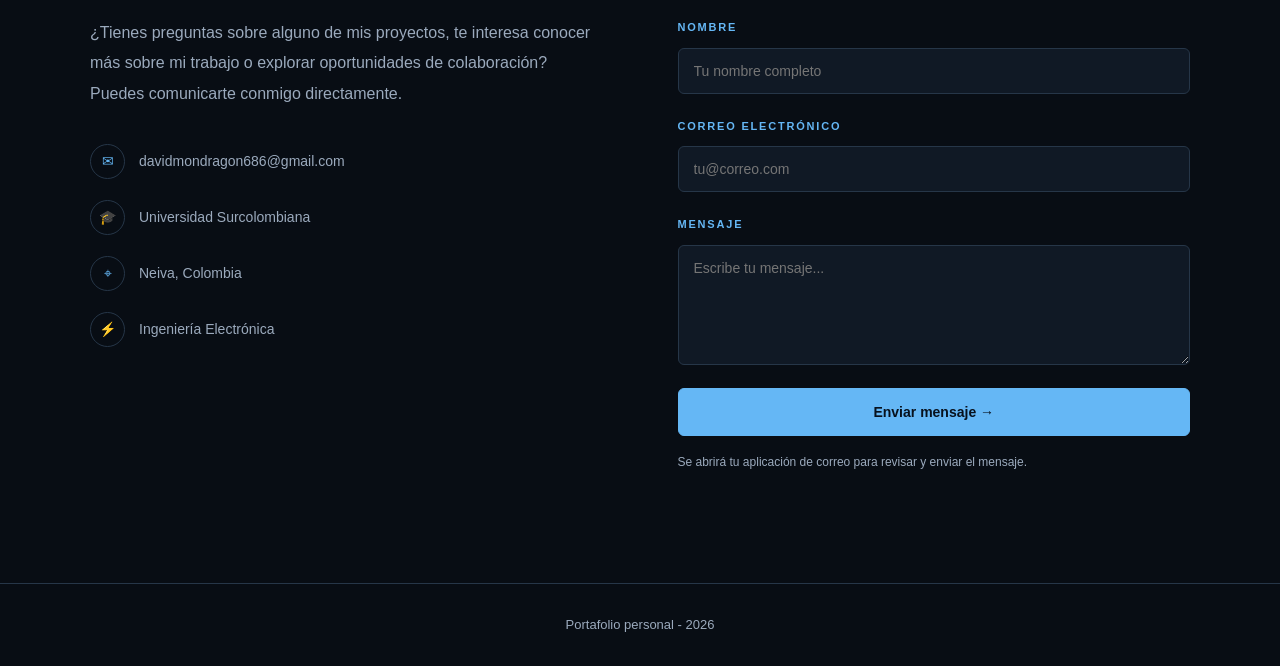
==== commit e3336aa5: "Agregado proyecto amplificador BJT y equipo de trabajo" ====
--- a/index.html
+++ b/index.html
@@ -20,6 +20,7 @@
             <a href="#proyectos">Proyectos</a>
             <a href="#sobre-mi">Sobre mí</a>
             <a href="#habilidades">Habilidades</a>
+            <a href="#equipo">Equipo</a>
             <a href="#contacto">Contacto</a>
         </nav>
     </header>
@@ -139,6 +140,106 @@
         </div>
 
     </article>
+
+
+<!-- PROYECTO 2: AMPLIFICADOR OPERACIONAL BJT -->
+<article class="proyecto-bjt">
+
+    <span class="proyecto-bjt-etiqueta">
+        ELECTRÓNICA ANALÓGICA II · DISEÑO DISCRETO
+    </span>
+
+    <h3>
+        Diseño, construcción y caracterización
+        de un amplificador operacional con
+        transistores BJT
+    </h3>
+
+    <p>
+        Diseño y construcción de un amplificador
+        operacional utilizando transistores
+        discretos 2N3904 y 2N3906.
+
+        El proyecto permitió estudiar su
+        arquitectura interna y comparar el
+        comportamiento teórico, simulado y
+        experimental en configuraciones
+        inversora y no inversora.
+    </p>
+
+    <div class="proyecto-bjt-tags">
+        <span>Transistores BJT</span>
+        <span>Electrónica analógica</span>
+        <span>Multisim</span>
+        <span>Protoboard</span>
+        <span>Instrumentación</span>
+    </div>
+
+    <div class="proyecto-bjt-acciones">
+
+        <a
+            href="documentos/proyecto-l2-final.pdf"
+            class="btn btn-principal"
+            target="_blank"
+            rel="noopener noreferrer"
+        >
+            📄 Ver proyecto completo ↗
+        </a>
+
+        
+
+    </div>
+
+    <details class="proyecto-bjt-detalles">
+
+        <summary>Ver detalles técnicos ↓</summary>
+
+        <div class="proyecto-bjt-contenido">
+
+            <h4>Arquitectura del amplificador</h4>
+
+            <p>
+                Se implementaron una etapa de
+                entrada diferencial, espejos de
+                corriente, una etapa de ganancia
+                de tensión, compensación en
+                frecuencia y una salida Clase AB.
+            </p>
+
+            <h4>Diseño y construcción</h4>
+
+            <p>
+                El sistema se diseñó para trabajar
+                con alimentación simétrica de
+                ±5 V y una ganancia nominal de 10.
+
+                Se realizaron simulaciones,
+                montaje físico en protoboard y
+                mediciones experimentales.
+            </p>
+
+            <h4>Resultados experimentales</h4>
+
+            <p>
+                Se registró una ganancia de
+                magnitud aproximada de 12,9
+                en configuración inversora y
+                de 13 en configuración no inversora.
+
+                También se realizaron pruebas de
+                respuesta en frecuencia, saturación,
+                slew rate y offset de salida.
+            </p>
+
+        </div>
+
+    </details>
+
+</article>
+
+
+
+
 
 </section>
 
@@ -404,6 +505,137 @@
     </div>
 
 </section>
+
+
+<!-- EQUIPO DE TRABAJO -->
+<section id="equipo">
+
+    <p class="equipo-etiqueta">
+        TRABAJO COLABORATIVO
+    </p>
+
+    <h2>Equipo de trabajo</h2>
+
+    <p class="equipo-intro">
+        Durante mi formación en Ingeniería Electrónica
+        he tenido la oportunidad de trabajar junto
+        a compañeros con quienes he desarrollado
+        proyectos académicos que integran diseño,
+        programación, implementación y validación
+        de sistemas electrónicos.
+
+        Estas experiencias han fortalecido mis
+        habilidades técnicas, de comunicación
+        y de trabajo colaborativo.
+    </p>
+
+    <div class="equipo-grid">
+
+        <!-- XIMENA -->
+        <article class="equipo-card">
+            <div class="equipo-avatar">XM</div>
+            <div class="equipo-info">
+                <span>INGENIERÍA ELECTRÓNICA</span>
+                <h3>Ximena del Rocío Moreno</h3>
+                <p>
+                    Integrante del equipo de desarrollo
+                    de proyectos electrónicos.
+                </p>
+                <a href="https://ximenamoreno24.github.io/portafolio-analogica/"
+                   target="_blank"
+                   rel="noopener noreferrer">
+                    Ver portafolio →
+                </a>
+            </div>
+        </article>
+
+        <!-- HUGO -->
+
+<!-- HUGO -->
+<article class="equipo-card">
+
+    <div class="equipo-avatar">HL</div>
+
+    <div class="equipo-info">
+
+        <span>INGENIERÍA ELECTRÓNICA</span>
+
+        <h3>Hugo Andrés Llanos</h3>
+
+        <p>
+            Integrante del equipo de desarrollo
+            de proyectos electrónicos.
+        </p>
+
+        <a
+            href="https://nostec-dev.github.io/maker-projects/?v=5"
+            target="_blank"
+            rel="noopener noreferrer"
+        >
+            Ver portafolio →
+        </a>
+
+    </div>
+
+</article>
+
+
+
+
+
+
+        <!-- DAVID -->
+        <article class="equipo-card">
+            <div class="equipo-avatar">DM</div>
+            <div class="equipo-info">
+                <span>INGENIERÍA ELECTRÓNICA</span>
+                <h3>David Santiago Mondragón</h3>
+                <p>
+                    Programación de microcontroladores,
+                    adquisición de señales, pruebas
+                    experimentales y diseño de PCB.
+                </p>
+            </div>
+        </article>
+
+        <!-- JUAN SEBASTIÁN -->
+        <article class="equipo-card">
+            <div class="equipo-avatar">JM</div>
+            <div class="equipo-info">
+                <span>INGENIERÍA ELECTRÓNICA</span>
+                <h3>Juan Sebastián Meneses</h3>
+                <p>
+                    Integrante del equipo de desarrollo
+                    de proyectos electrónicos.
+                </p>
+            </div>
+        </article>
+
+        <!-- JHOAN SEBASTIÁN -->
+        <article class="equipo-card">
+            <div class="equipo-avatar">JQ</div>
+            <div class="equipo-info">
+                <span>INGENIERÍA ELECTRÓNICA</span>
+                <h3>Jhoan Sebastián Quizá</h3>
+                <p>
+                    Integrante del equipo de desarrollo
+                    de proyectos electrónicos.
+                </p>
+            </div>
+        </article>
+
+    </div>
+
+</section>
+
+
+
+
+
+
+
+
+
 <!-- CONTACTO -->
 <section id="contacto">
 
--- a/css/style.css
+++ b/css/style.css
@@ -801,3 +801,301 @@
         letter-spacing: -1px;
     }
 }
+
+
+
+
+/* TARJETA DEL AMPLIFICADOR BJT */
+
+#proyectos .proyecto-bjt {
+    display: flex;
+    flex-direction: column;
+    gap: 15px;
+    padding: 30px;
+    background: #121f2e;
+    border: 1px solid #283b50;
+    border-radius: 14px;
+    margin-top: 24px;
+}
+
+#proyectos .proyecto-bjt h3 {
+    font-size: 25px;
+    line-height: 1.3;
+    margin: 0;
+}
+
+#proyectos .proyecto-bjt > p {
+    max-width: 750px;
+    line-height: 1.8;
+    margin: 0;
+}
+
+.proyecto-bjt-tags {
+    display: flex;
+    flex-wrap: wrap;
+    gap: 8px;
+}
+
+.proyecto-bjt-tags span {
+    background: #09131e;
+    border: 1px solid #283b50;
+    border-radius: 6px;
+    padding: 7px 10px;
+    color: #62b8f4;
+    font-size: 12px;
+}
+
+.proyecto-bjt-acciones {
+    display: flex;
+    gap: 12px;
+    margin-top: 10px;
+}
+
+.proyecto-bjt-detalles {
+    width: 100%;
+    border-top: 1px solid #283b50;
+    padding-top: 20px;
+}
+
+.proyecto-bjt-detalles summary {
+    cursor: pointer;
+    color: #62b8f4;
+    font-weight: 600;
+}
+
+.proyecto-bjt-contenido {
+    padding-top: 20px;
+}
+
+.proyecto-bjt-contenido h4 {
+    margin: 18px 0 8px;
+}
+
+@media (max-width: 768px) {
+    #proyectos .proyecto-bjt {
+        padding: 20px;
+    }
+}
+
+
+
+
+/* ===============================
+   EQUIPO DE TRABAJO
+================================ */
+
+#equipo {
+    padding: 85px 0;
+    border-top: 1px solid #283b50;
+    scroll-margin-top: 110px;
+}
+
+#equipo .equipo-etiqueta {
+    color: #62b8f4;
+    font-size: 12px;
+    font-weight: 700;
+    letter-spacing: 2px;
+    margin-bottom: 14px;
+}
+
+#equipo h2 {
+    font-size: 32px;
+    margin-bottom: 20px;
+}
+
+#equipo .equipo-intro {
+    max-width: 850px;
+    line-height: 1.9;
+    color: #a8c3da;
+    margin-bottom: 35px;
+}
+
+#equipo .equipo-grid {
+    display: grid;
+    grid-template-columns: repeat(3, minmax(0, 1fr));
+    gap: 20px;
+}
+
+#equipo .equipo-card {
+    display: flex;
+    flex-direction: column;
+    background: #121f2e;
+    border: 1px solid #283b50;
+    border-radius: 14px;
+    overflow: hidden;
+    transition: transform 0.3s ease,
+                border-color 0.3s ease;
+}
+
+#equipo .equipo-card:hover {
+    transform: translateY(-5px);
+    border-color: #62b8f4;
+}
+
+#equipo .equipo-avatar {
+    height: 125px;
+    display: flex;
+    align-items: center;
+    justify-content: center;
+    background: #192c40;
+    color: #62b8f4;
+    font-size: 30px;
+    font-weight: 700;
+}
+
+#equipo .equipo-info {
+    padding: 22px;
+}
+
+#equipo .equipo-info span {
+    display: block;
+    color: #62b8f4;
+    font-size: 10px;
+    letter-spacing: 1px;
+    margin-bottom: 12px;
+}
+
+#equipo .equipo-info h3 {
+    font-size: 17px;
+    color: #eef5ff;
+    margin-bottom: 12px;
+}
+
+#equipo .equipo-info p {
+    color: #a8c3da;
+    font-size: 13px;
+    line-height: 1.7;
+    margin-bottom: 15px;
+}
+
+#equipo .equipo-info a {
+    color: #62b8f4;
+    font-size: 13px;
+    font-weight: 600;
+    text-decoration: none;
+}
+
+#equipo .equipo-info a:hover {
+    text-decoration: underline;
+}
+
+/* ADAPTACIÓN A CELULARES */
+
+@media (max-width: 900px) {
+    #equipo .equipo-grid {
+        grid-template-columns: repeat(2, minmax(0, 1fr));
+    }
+}
+
+@media (max-width: 600px) {
+    #equipo .equipo-grid {
+        grid-template-columns: 1fr;
+    }
+
+    #equipo {
+        padding: 60px 0;
+    }
+}
+
+
+
+
+/* EQUIPO DE TRABAJO */
+
+#equipo .equipo-grid {
+    display: grid;
+    grid-template-columns: repeat(3, minmax(0, 1fr));
+    gap: 20px;
+    margin-top: 30px;
+}
+
+#equipo .equipo-card {
+    position: relative;
+    display: flex;
+    flex-direction: column;
+    background: #121f2e;
+    border: 1px solid #283b50;
+    border-radius: 14px;
+    overflow: hidden;
+    min-width: 0;
+    transition: transform 0.3s ease,
+                border-color 0.3s ease;
+}
+
+#equipo .equipo-card:hover {
+    transform: translateY(-5px);
+    border-color: #62b8f4;
+}
+
+#equipo .equipo-avatar {
+    height: 125px;
+    display: flex;
+    justify-content: center;
+    align-items: center;
+    background: #1b3045;
+    color: #62b8f4;
+    font-size: 30px;
+    font-weight: 700;
+}
+
+#equipo .equipo-info {
+    padding: 22px;
+}
+
+#equipo .equipo-info span {
+    display: block;
+    color: #62b8f4;
+    font-size: 10px;
+    letter-spacing: 1px;
+    margin-bottom: 12px;
+}
+
+#equipo .equipo-info h3 {
+    color: #eef5ff;
+    font-size: 17px;
+    margin-bottom: 12px;
+}
+
+#equipo .equipo-info p {
+    color: #a8c3da;
+    font-size: 13px;
+    line-height: 1.7;
+    margin-bottom: 15px;
+}
+
+#equipo .equipo-info a {
+    color: #62b8f4;
+    font-size: 13px;
+    font-weight: 600;
+    text-decoration: none;
+}
+
+/* Permite abrir el enlace haciendo clic
+   en cualquier parte de la tarjeta */
+
+#equipo .equipo-info a::after {
+    content: "";
+    position: absolute;
+    inset: 0;
+}
+
+#equipo .equipo-card:has(a) {
+    cursor: pointer;
+}
+
+#equipo .equipo-info a:focus-visible::after {
+    outline: 2px solid #62b8f4;
+    outline-offset: -3px;
+}
+
+@media (max-width: 900px) {
+    #equipo .equipo-grid {
+        grid-template-columns: repeat(2, minmax(0, 1fr));
+    }
+}
+
+@media (max-width: 600px) {
+    #equipo .equipo-grid {
+        grid-template-columns: 1fr;
+    }
+}
